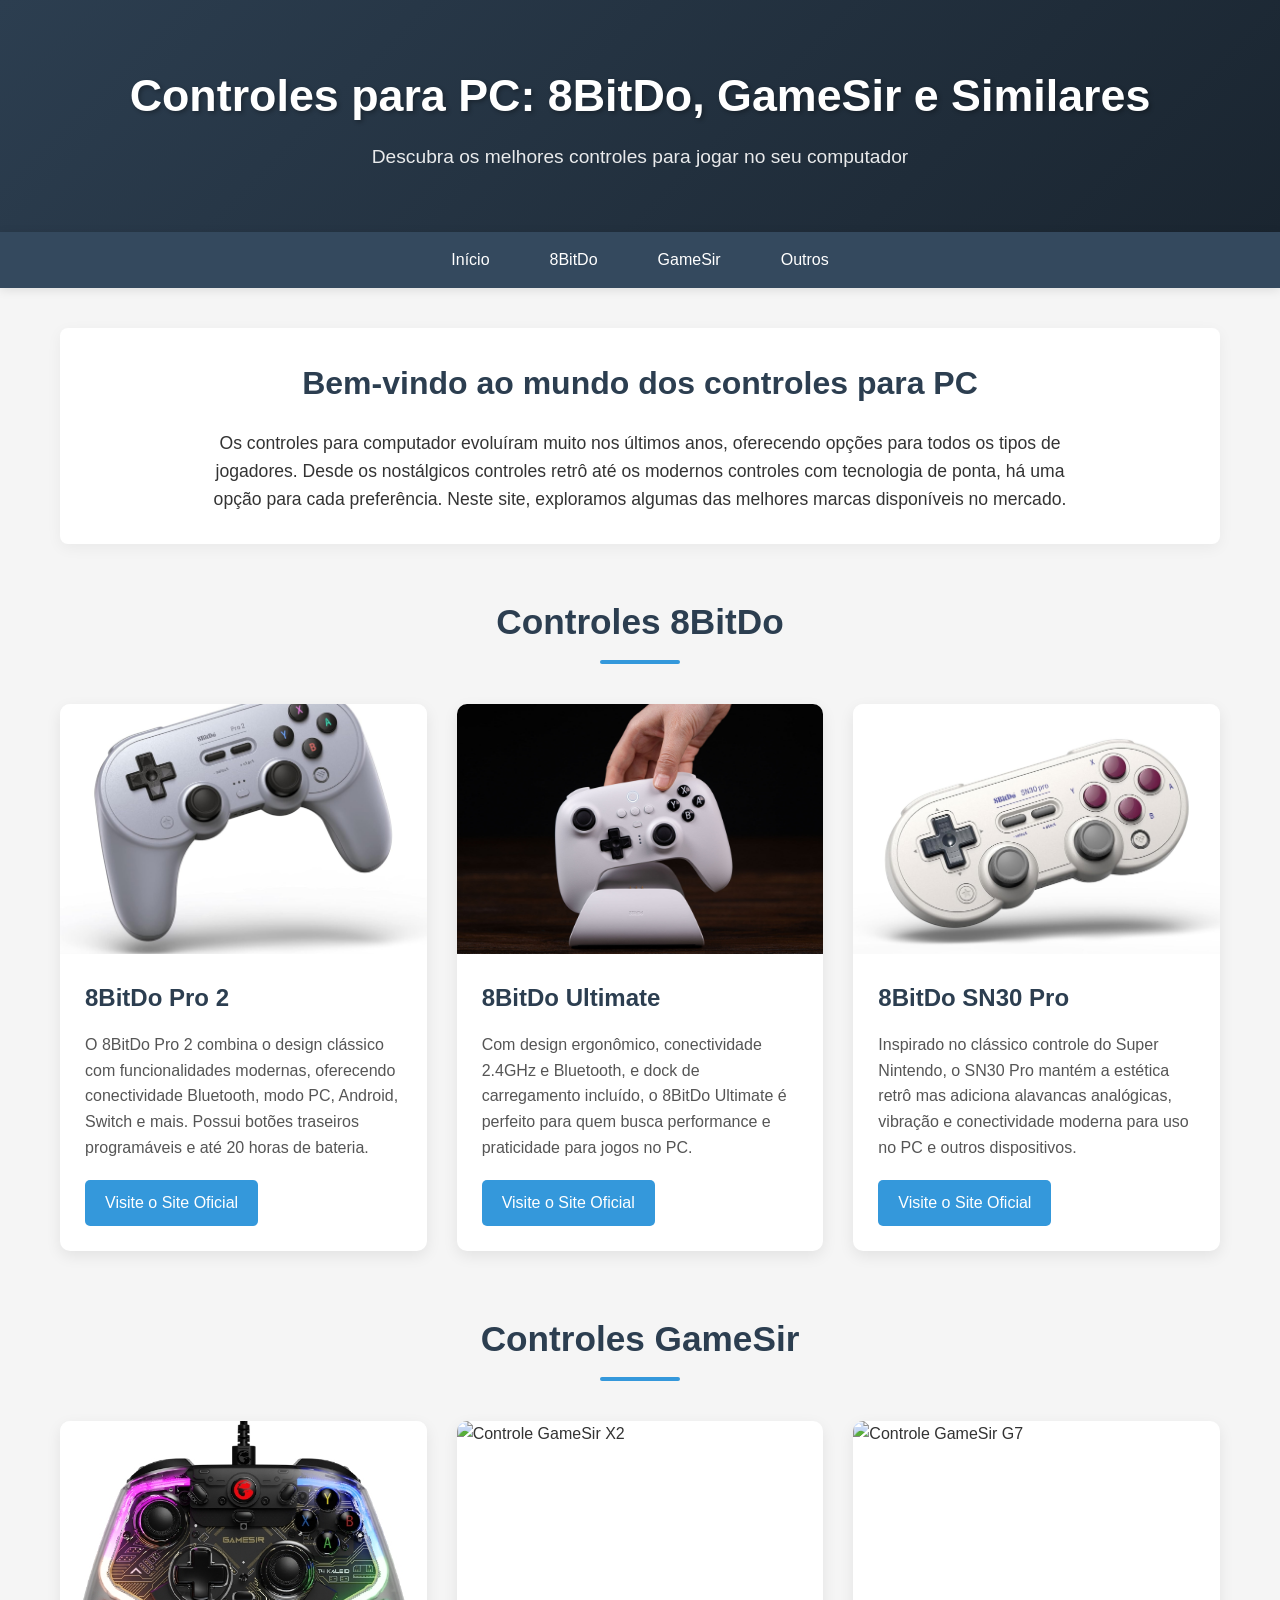
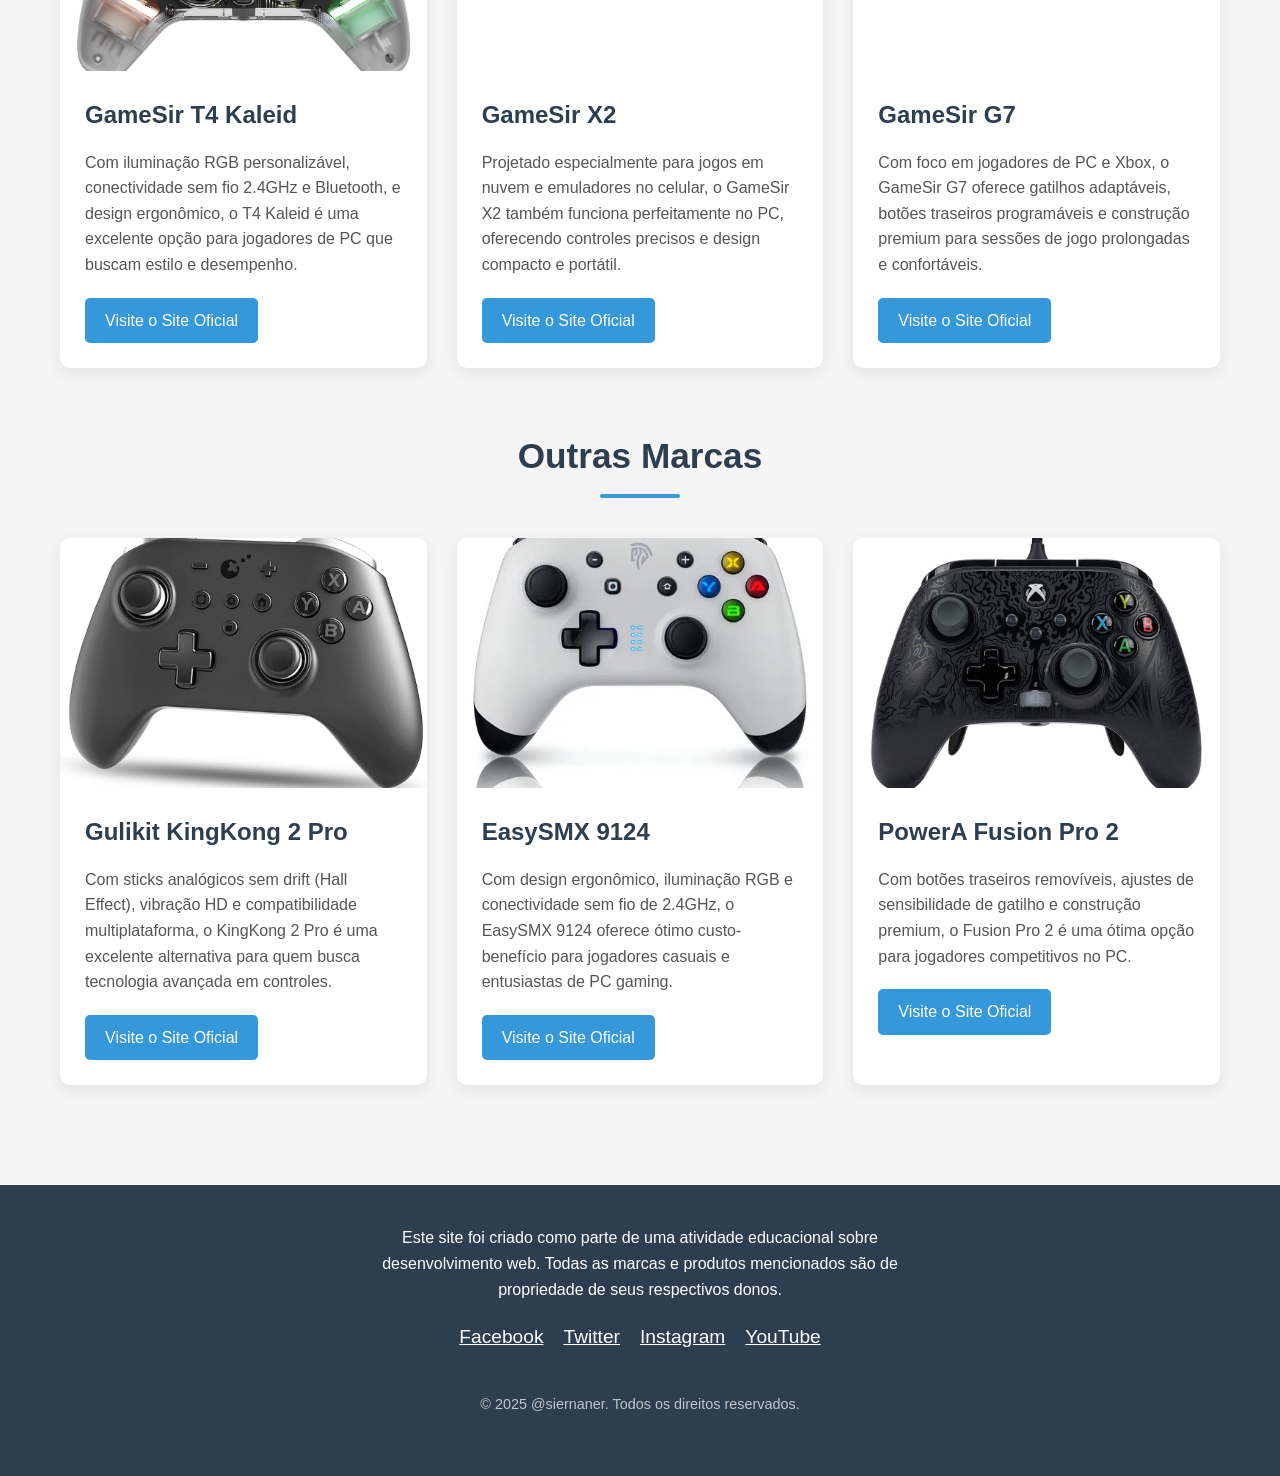
==== Agenda12_DSI/index.html @ 72031817 "fix agenda12" ====
<!DOCTYPE html>
<html lang="pt-BR">
<head>
    <meta charset="UTF-8">
    <meta name="viewport" content="width=device-width, initial-scale=1.0">
    <title>Controles para PC: 8BitDo, GameSir e Similares</title>
    <style>
        * {
            margin: 0;
            padding: 0;
            box-sizing: border-box;
            font-family: 'Segoe UI', Tahoma, Geneva, Verdana, sans-serif;
        }
        
        body {
            background-color: #f5f5f5;
            color: #333;
            line-height: 1.6;
        }
        
        .container {
            max-width: 1200px;
            margin: 0 auto;
            padding: 0 20px;
        }
        
        /* Cabeçalho */
        header {
            background: linear-gradient(135deg, #2c3e50, #1a2530);
            color: white;
            padding: 60px 0;
            text-align: center;
            box-shadow: 0 4px 12px rgba(0, 0, 0, 0.1);
        }
        
        header h1 {
            font-size: 2.8rem;
            margin-bottom: 10px;
            text-shadow: 2px 2px 4px rgba(0, 0, 0, 0.3);
        }
        
        header p {
            font-size: 1.2rem;
            max-width: 800px;
            margin: 0 auto;
            opacity: 0.9;
        }
        
        nav {
            background-color: #34495e;
            position: sticky;
            top: 0;
            z-index: 100;
            box-shadow: 0 2px 10px rgba(0, 0, 0, 0.1);
        }
        
        nav ul {
            display: flex;
            justify-content: center;
            list-style: none;
            padding: 15px 0;
        }
        
        nav ul li {
            margin: 0 20px;
        }
        
        nav ul li a {
            color: white;
            text-decoration: none;
            font-weight: 500;
            transition: color 0.3s;
            padding: 5px 10px;
            border-radius: 4px;
        }
        
        nav ul li a:hover {
            color: #3498db;
            background-color: rgba(255, 255, 255, 0.1);
        }
        
        main {
            padding: 40px 0;
        }
        
        .intro {
            text-align: center;
            margin-bottom: 50px;
            padding: 30px;
            background-color: white;
            border-radius: 8px;
            box-shadow: 0 4px 15px rgba(0, 0, 0, 0.05);
        }
        
        .intro h2 {
            color: #2c3e50;
            margin-bottom: 20px;
            font-size: 2rem;
        }
        
        .intro p {
            max-width: 900px;
            margin: 0 auto;
            font-size: 1.1rem;
        }
        
        .controls-section {
            margin-bottom: 60px;
        }
        
        .controls-section h2 {
            text-align: center;
            color: #2c3e50;
            margin-bottom: 40px;
            font-size: 2.2rem;
            position: relative;
        }
        
        .controls-section h2::after {
            content: '';
            display: block;
            width: 80px;
            height: 4px;
            background-color: #3498db;
            margin: 10px auto;
            border-radius: 2px;
        }
        
        .controls-grid {
            display: grid;
            grid-template-columns: repeat(auto-fit, minmax(350px, 1fr));
            gap: 30px;
        }
        
        .control-card {
            background-color: white;
            border-radius: 10px;
            overflow: hidden;
            box-shadow: 0 5px 15px rgba(0, 0, 0, 0.08);
            transition: transform 0.3s, box-shadow 0.3s;
        }
        
        .control-card:hover {
            transform: translateY(-10px);
            box-shadow: 0 15px 30px rgba(0, 0, 0, 0.15);
        }
        
        .control-image {
            height: 250px;
            overflow: hidden;
        }
        
        .control-image img {
            width: 100%;
            height: 100%;
            object-fit: cover;
            transition: transform 0.5s;
        }
        
        .control-card:hover .control-image img {
            transform: scale(1.05);
        }
        
        .control-content {
            padding: 25px;
        }
        
        .control-content h3 {
            color: #2c3e50;
            margin-bottom: 15px;
            font-size: 1.5rem;
        }
        
        .control-content p {
            color: #555;
            margin-bottom: 20px;
        }
        
        .control-link {
            display: inline-block;
            background-color: #3498db;
            color: white;
            padding: 10px 20px;
            border-radius: 5px;
            text-decoration: none;
            font-weight: 500;
            transition: background-color 0.3s;
        }
        
        .control-link:hover {
            background-color: #2980b9;
        }
        
        footer {
            background-color: #2c3e50;
            color: white;
            padding: 40px 0;
            text-align: center;
        }
        
        .footer-content {
            display: flex;
            flex-direction: column;
            align-items: center;
        }
        
        .footer-content p {
            margin-bottom: 20px;
            max-width: 600px;
        }
        
        .social-links {
            display: flex;
            gap: 20px;
            margin-bottom: 20px;
        }
        
        .social-links a {
            color: white;
            font-size: 1.2rem;
            transition: color 0.3s;
        }
        
        .social-links a:hover {
            color: #3498db;
        }
        
        .copyright {
            margin-top: 20px;
            font-size: 0.9rem;
            opacity: 0.7;
        }
        
        @media (max-width: 768px) {
            header h1 {
                font-size: 2.2rem;
            }
            
            nav ul {
                flex-direction: column;
                align-items: center;
            }
            
            nav ul li {
                margin: 8px 0;
            }
            
            .controls-grid {
                grid-template-columns: 1fr;
            }
        }
    </style>
</head>
<body>

    <header>
        <div class="container">
            <h1>Controles para PC: 8BitDo, GameSir e Similares</h1>
            <p>Descubra os melhores controles para jogar no seu computador</p>
        </div>
    </header>
    

    <nav>
        <div class="container">
            <ul>
                <li><a href="#home">Início</a></li>
                <li><a href="#8bitdo">8BitDo</a></li>
                <li><a href="#gamesir">GameSir</a></li>
                <li><a href="#outros">Outros</a></li>
            </ul>
        </div>
    </nav>
    

    <main>
        <div class="container">

            <section class="intro" id="home">
                <h2>Bem-vindo ao mundo dos controles para PC</h2>
                <p>Os controles para computador evoluíram muito nos últimos anos, oferecendo opções para todos os tipos de jogadores. Desde os nostálgicos controles retrô até os modernos controles com tecnologia de ponta, há uma opção para cada preferência. Neste site, exploramos algumas das melhores marcas disponíveis no mercado.</p>
            </section>
            

            <section class="controls-section" id="8bitdo">
                <h2>Controles 8BitDo</h2>
                <div class="controls-grid">
                    <div class="control-card">
                        <div class="control-image">
                            <img src="src/pro2.png" alt="Controle 8BitDo Pro 2">
                        </div>
                        <div class="control-content">
                            <h3>8BitDo Pro 2</h3>
                            <p>O 8BitDo Pro 2 combina o design clássico com funcionalidades modernas, oferecendo conectividade Bluetooth, modo PC, Android, Switch e mais. Possui botões traseiros programáveis e até 20 horas de bateria.</p>
                            <a href="https://www.8bitdo.com/pro2/" class="control-link" target="_blank">Visite o Site Oficial</a>
                        </div>
                    </div>
                    
                    <div class="control-card">
                        <div class="control-image">
                            <img src="src/ultimate.png" alt="Controle 8BitDo Ultimate">
                        </div>
                        <div class="control-content">
                            <h3>8BitDo Ultimate</h3>
                            <p>Com design ergonômico, conectividade 2.4GHz e Bluetooth, e dock de carregamento incluído, o 8BitDo Ultimate é perfeito para quem busca performance e praticidade para jogos no PC.</p>
                            <a href="https://www.8bitdo.com/ultimate/" class="control-link" target="_blank">Visite o Site Oficial</a>
                        </div>
                    </div>
                    
                    <div class="control-card">
                        <div class="control-image">
                            <img src="src/sn30.png"Controle 8BitDo SN30 Pro">
                        </div>
                        <div class="control-content">
                            <h3>8BitDo SN30 Pro</h3>
                            <p>Inspirado no clássico controle do Super Nintendo, o SN30 Pro mantém a estética retrô mas adiciona alavancas analógicas, vibração e conectividade moderna para uso no PC e outros dispositivos.</p>
                            <a href="https://www.8bitdo.com/sn30-pro/" class="control-link" target="_blank">Visite o Site Oficial</a>
                        </div>
                    </div>
                </div>
            </section>
            

            <section class="controls-section" id="gamesir">
                <h2>Controles GameSir</h2>
                <div class="controls-grid">
                    <div class="control-card">
                        <div class="control-image">
                            <img src="src/kaleid.png" alt="Controle GameSir T4 Kaleid">
                        </div>
                        <div class="control-content">
                            <h3>GameSir T4 Kaleid</h3>
                            <p>Com iluminação RGB personalizável, conectividade sem fio 2.4GHz e Bluetooth, e design ergonômico, o T4 Kaleid é uma excelente opção para jogadores de PC que buscam estilo e desempenho.</p>
                            <a href="https://www.gamesir.hk/products/t4-kaleid" class="control-link" target="_blank">Visite o Site Oficial</a>
                        </div>
                    </div>
                    
                    <div class="control-card">
                        <div class="control-image">
                            <img src="https://placehold.co/600x400/2c3e50/f5f5f5?text=GameSir+X2" alt="Controle GameSir X2">
                        </div>
                        <div class="control-content">
                            <h3>GameSir X2</h3>
                            <p>Projetado especialmente para jogos em nuvem e emuladores no celular, o GameSir X2 também funciona perfeitamente no PC, oferecendo controles precisos e design compacto e portátil.</p>
                            <a href="src/x2.png" class="control-link" target="_blank">Visite o Site Oficial</a>
                        </div>
                    </div>
                    
                    <div class="control-card">
                        <div class="control-image">
                            <img src="https://placehold.co/600x400/2c3e50/f5f5f5?text=GameSir+G7" alt="Controle GameSir G7">
                        </div>
                        <div class="control-content">
                            <h3>GameSir G7</h3>
                            <p>Com foco em jogadores de PC e Xbox, o GameSir G7 oferece gatilhos adaptáveis, botões traseiros programáveis e construção premium para sessões de jogo prolongadas e confortáveis.</p>
                            <a href="src/g7.png" class="control-link" target="_blank">Visite o Site Oficial</a>
                        </div>
                    </div>
                </div>
            </section>
            

            <section class="controls-section" id="outros">
                <h2>Outras Marcas</h2>
                <div class="controls-grid">
                    <div class="control-card">
                        <div class="control-image">
                            <img src="src/kingking2pro.png" alt="Controle Gulikit KingKong 2 Pro">
                        </div>
                        <div class="control-content">
                            <h3>Gulikit KingKong 2 Pro</h3>
                            <p>Com sticks analógicos sem drift (Hall Effect), vibração HD e compatibilidade multiplataforma, o KingKong 2 Pro é uma excelente alternativa para quem busca tecnologia avançada em controles.</p>
                            <a href="https://www.gulikit.com/product-detail/gulikit-kingkong-2-pro-controller" class="control-link" target="_blank">Visite o Site Oficial</a>
                        </div>
                    </div>
                    
                    <div class="control-card">
                        <div class="control-image">
                            <img src="src/9124.png" alt="Controle EasySMX 9124">
                        </div>
                        <div class="control-content">
                            <h3>EasySMX 9124</h3>
                            <p>Com design ergonômico, iluminação RGB e conectividade sem fio de 2.4GHz, o EasySMX 9124 oferece ótimo custo-benefício para jogadores casuais e entusiastas de PC gaming.</p>
                            <a href="https://www.easysmx.com/collections/gamepad/products/easysmx-9124-wireless-game-controller" class="control-link" target="_blank">Visite o Site Oficial</a>
                        </div>
                    </div>
                    
                    <div class="control-card">
                        <div class="control-image">
                            <img src="src/fusionpro2.png" alt="Controle PowerA Fusion Pro 2">
                        </div>
                        <div class="control-content">
                            <h3>PowerA Fusion Pro 2</h3>
                            <p>Com botões traseiros removíveis, ajustes de sensibilidade de gatilho e construção premium, o Fusion Pro 2 é uma ótima opção para jogadores competitivos no PC.</p>
                            <a href="https://www.powera.com/product/fusion-pro-2-wired-controller-xbox/" class="control-link" target="_blank">Visite o Site Oficial</a>
                        </div>
                    </div>
                </div>
            </section>
        </div>
    </main>
    

    <footer>
        <div class="container">
            <div class="footer-content">
                <p>Este site foi criado como parte de uma atividade educacional sobre desenvolvimento web. Todas as marcas e produtos mencionados são de propriedade de seus respectivos donos.</p>
                <div class="social-links">
                    <a href="#">Facebook</a>
                    <a href="#">Twitter</a>
                    <a href="#">Instagram</a>
                    <a href="#">YouTube</a>
                </div>
                <p class="copyright">© 2025 @siernaner. Todos os direitos reservados.</p>
            </div>
        </div>
    </footer>
</body>
</html>
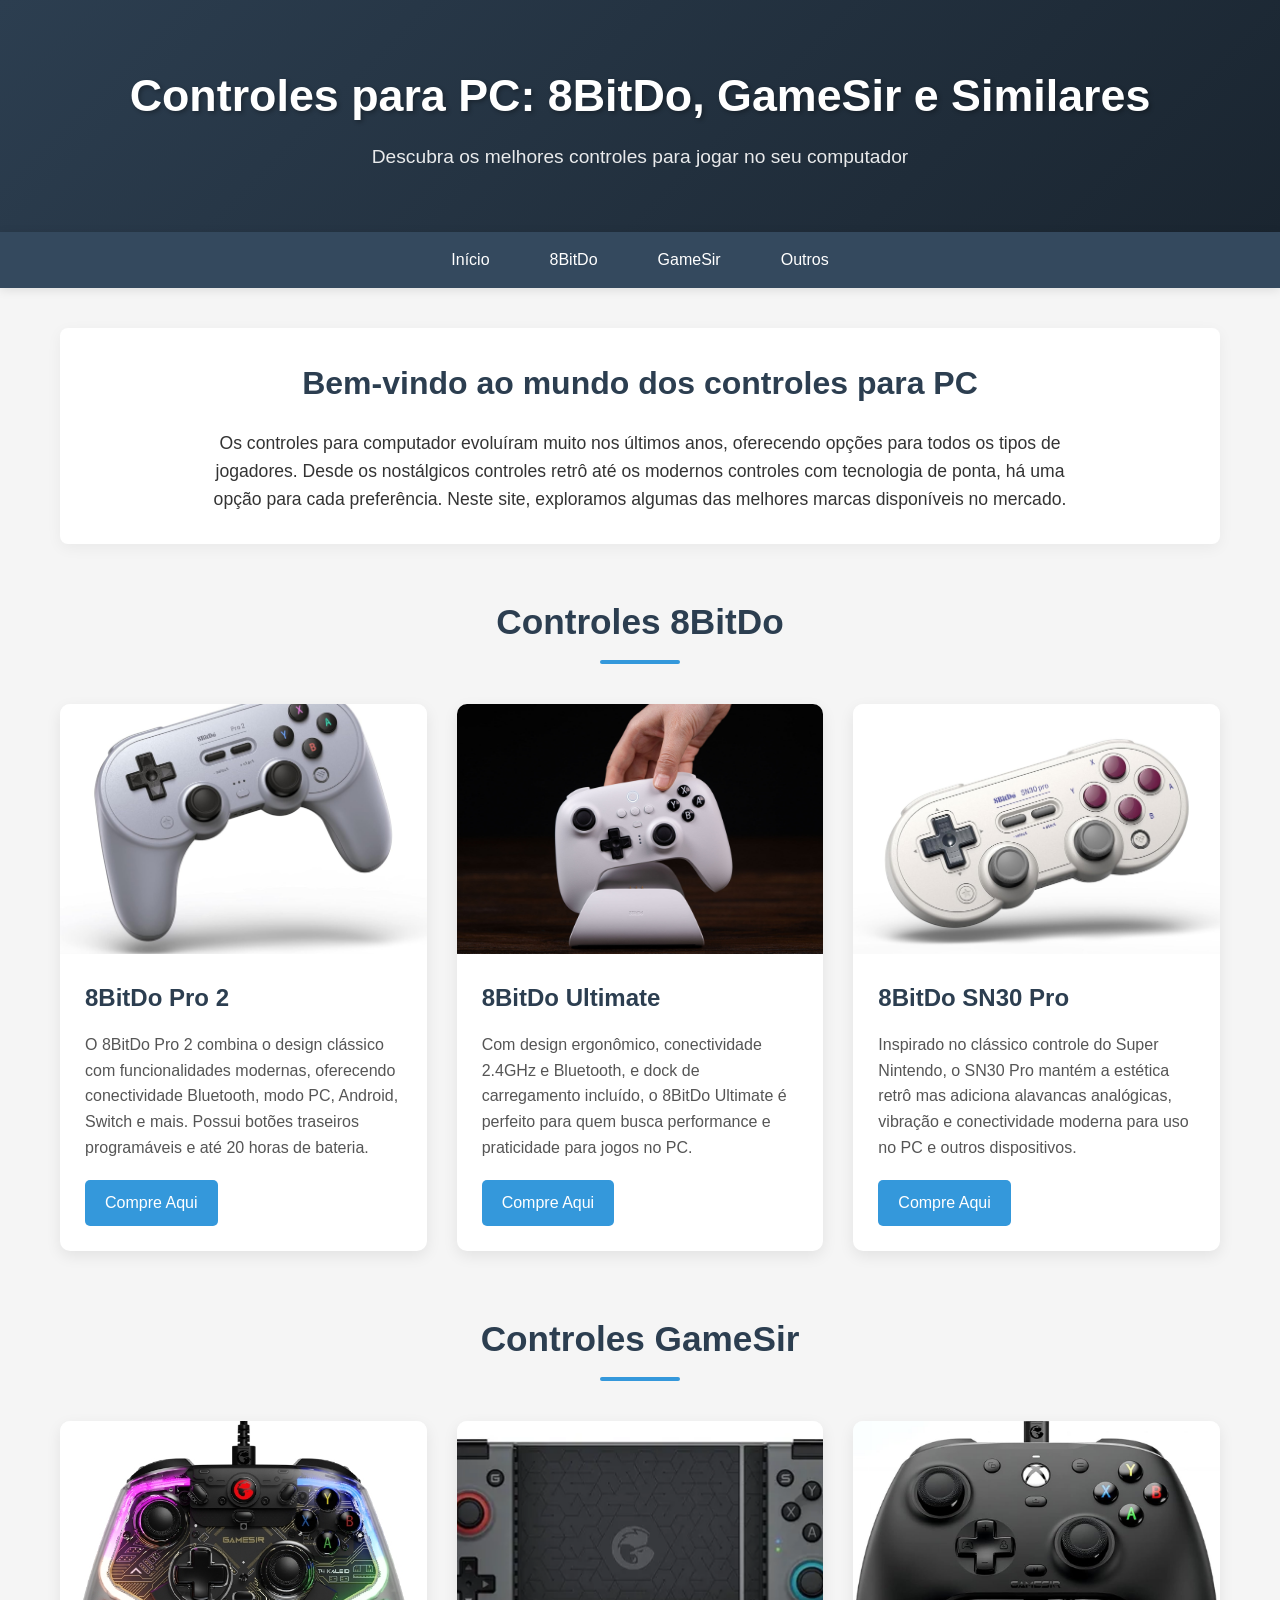
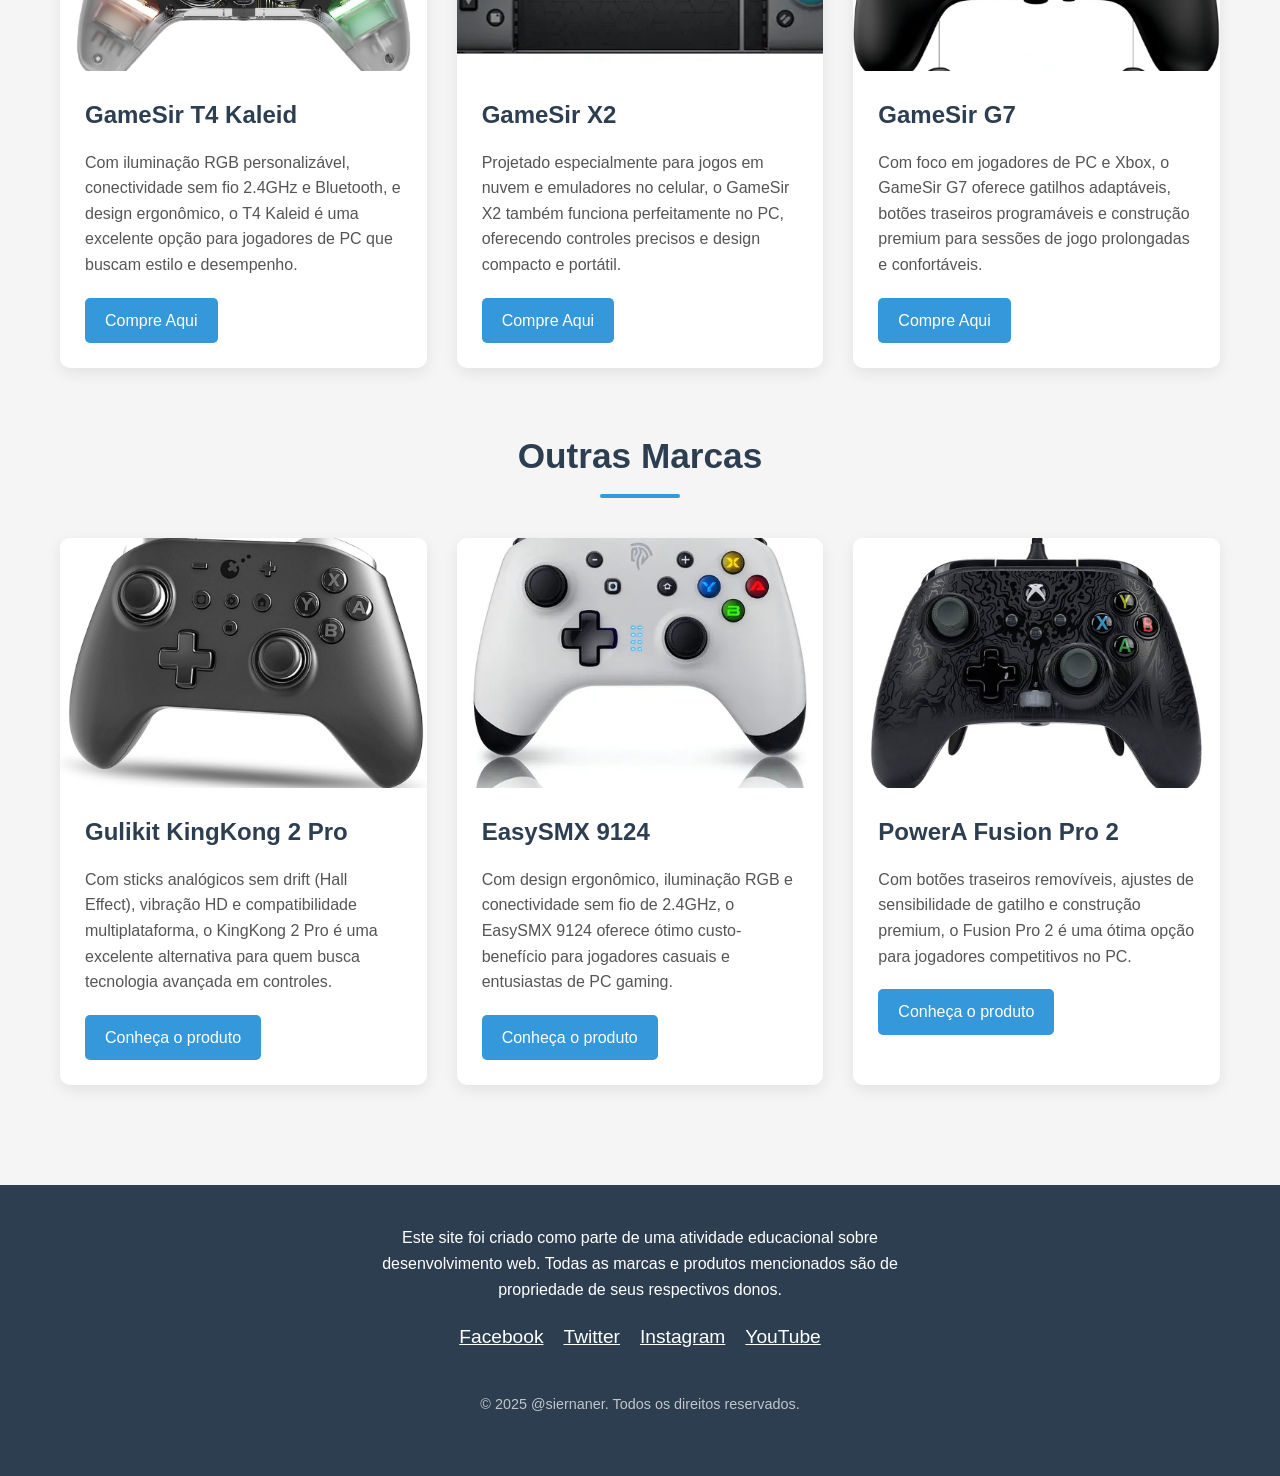
==== commit 6597302c: "fix links" ====
--- a/Agenda12_DSI/index.html
+++ b/Agenda12_DSI/index.html
@@ -292,7 +292,7 @@
                         <div class="control-content">
                             <h3>8BitDo Pro 2</h3>
                             <p>O 8BitDo Pro 2 combina o design clássico com funcionalidades modernas, oferecendo conectividade Bluetooth, modo PC, Android, Switch e mais. Possui botões traseiros programáveis e até 20 horas de bateria.</p>
-                            <a href="https://www.8bitdo.com/pro2/" class="control-link" target="_blank">Visite o Site Oficial</a>
+                            <a href="https://www.8bitdo.com/pro2/" class="control-link" target="_blank">Compre Aqui</a>
                         </div>
                     </div>
                     
@@ -303,7 +303,7 @@
                         <div class="control-content">
                             <h3>8BitDo Ultimate</h3>
                             <p>Com design ergonômico, conectividade 2.4GHz e Bluetooth, e dock de carregamento incluído, o 8BitDo Ultimate é perfeito para quem busca performance e praticidade para jogos no PC.</p>
-                            <a href="https://www.8bitdo.com/ultimate/" class="control-link" target="_blank">Visite o Site Oficial</a>
+                            <a href="https://www.8bitdo.com/ultimate-bluetooth-controller/" class="control-link" target="_blank">Compre Aqui</a>
                         </div>
                     </div>
                     
@@ -314,7 +314,7 @@
                         <div class="control-content">
                             <h3>8BitDo SN30 Pro</h3>
                             <p>Inspirado no clássico controle do Super Nintendo, o SN30 Pro mantém a estética retrô mas adiciona alavancas analógicas, vibração e conectividade moderna para uso no PC e outros dispositivos.</p>
-                            <a href="https://www.8bitdo.com/sn30-pro/" class="control-link" target="_blank">Visite o Site Oficial</a>
+                            <a href="https://www.8bitdo.com/sn30-pro-g-classic-or-sn30-pro-sn/" class="control-link" target="_blank">Compre Aqui</a>
                         </div>
                     </div>
                 </div>
@@ -331,29 +331,29 @@
                         <div class="control-content">
                             <h3>GameSir T4 Kaleid</h3>
                             <p>Com iluminação RGB personalizável, conectividade sem fio 2.4GHz e Bluetooth, e design ergonômico, o T4 Kaleid é uma excelente opção para jogadores de PC que buscam estilo e desempenho.</p>
-                            <a href="https://www.gamesir.hk/products/t4-kaleid" class="control-link" target="_blank">Visite o Site Oficial</a>
-                        </div>
-                    </div>
-                    
-                    <div class="control-card">
-                        <div class="control-image">
-                            <img src="https://placehold.co/600x400/2c3e50/f5f5f5?text=GameSir+X2" alt="Controle GameSir X2">
+                            <a href="https://br.octoshop.com/products/controle-gamesir-t4-kaleid" class="control-link" target="_blank">Compre Aqui</a>
+                        </div>
+                    </div>
+                    
+                    <div class="control-card">
+                        <div class="control-image">
+                            <img src="src/x2.png" alt="Controle GameSir X2">
                         </div>
                         <div class="control-content">
                             <h3>GameSir X2</h3>
                             <p>Projetado especialmente para jogos em nuvem e emuladores no celular, o GameSir X2 também funciona perfeitamente no PC, oferecendo controles precisos e design compacto e portátil.</p>
-                            <a href="src/x2.png" class="control-link" target="_blank">Visite o Site Oficial</a>
-                        </div>
-                    </div>
-                    
-                    <div class="control-card">
-                        <div class="control-image">
-                            <img src="https://placehold.co/600x400/2c3e50/f5f5f5?text=GameSir+G7" alt="Controle GameSir G7">
+                            <a href="https://www.amazon.com.br/GameSir-Type-C-Controlador-Android-iPhone/dp/B0CRTMNQBL/" class="control-link" target="_blank">Compre Aqui</a>
+                        </div>
+                    </div>
+                    
+                    <div class="control-card">
+                        <div class="control-image">
+                            <img src="src/g7.png" alt="Controle GameSir G7">
                         </div>
                         <div class="control-content">
                             <h3>GameSir G7</h3>
                             <p>Com foco em jogadores de PC e Xbox, o GameSir G7 oferece gatilhos adaptáveis, botões traseiros programáveis e construção premium para sessões de jogo prolongadas e confortáveis.</p>
-                            <a href="src/g7.png" class="control-link" target="_blank">Visite o Site Oficial</a>
+                            <a href="https://www.amazon.com.br/GameSir-Officially-Licensed-Controller-Programmable/dp/B0F5W674GK" class="control-link" target="_blank">Compre Aqui</a>
                         </div>
                     </div>
                 </div>
@@ -370,7 +370,7 @@
                         <div class="control-content">
                             <h3>Gulikit KingKong 2 Pro</h3>
                             <p>Com sticks analógicos sem drift (Hall Effect), vibração HD e compatibilidade multiplataforma, o KingKong 2 Pro é uma excelente alternativa para quem busca tecnologia avançada em controles.</p>
-                            <a href="https://www.gulikit.com/product-detail/gulikit-kingkong-2-pro-controller" class="control-link" target="_blank">Visite o Site Oficial</a>
+                            <a href="https://www.gulikit.com/productinfo/737791.html" class="control-link" target="_blank">Conheça o produto</a>
                         </div>
                     </div>
                     
@@ -381,7 +381,7 @@
                         <div class="control-content">
                             <h3>EasySMX 9124</h3>
                             <p>Com design ergonômico, iluminação RGB e conectividade sem fio de 2.4GHz, o EasySMX 9124 oferece ótimo custo-benefício para jogadores casuais e entusiastas de PC gaming.</p>
-                            <a href="https://www.easysmx.com/collections/gamepad/products/easysmx-9124-wireless-game-controller" class="control-link" target="_blank">Visite o Site Oficial</a>
+                            <a href="https://www.easysmx.com/products/esm-9124-wireless-game-controller-for-pc-iphone-switch?variant=41760687423676" class="control-link" target="_blank">Conheça o produto</a>
                         </div>
                     </div>
                     
@@ -392,7 +392,7 @@
                         <div class="control-content">
                             <h3>PowerA Fusion Pro 2</h3>
                             <p>Com botões traseiros removíveis, ajustes de sensibilidade de gatilho e construção premium, o Fusion Pro 2 é uma ótima opção para jogadores competitivos no PC.</p>
-                            <a href="https://www.powera.com/product/fusion-pro-2-wired-controller-xbox/" class="control-link" target="_blank">Visite o Site Oficial</a>
+                            <a href="https://www.powera.com/p/fusion/controllers/wired/fusion-pro-2-wired-controller-for-xbox-series-xs-midnight-shadow-1525990-01/" class="control-link" target="_blank">Conheça o produto</a>
                         </div>
                     </div>
                 </div>
